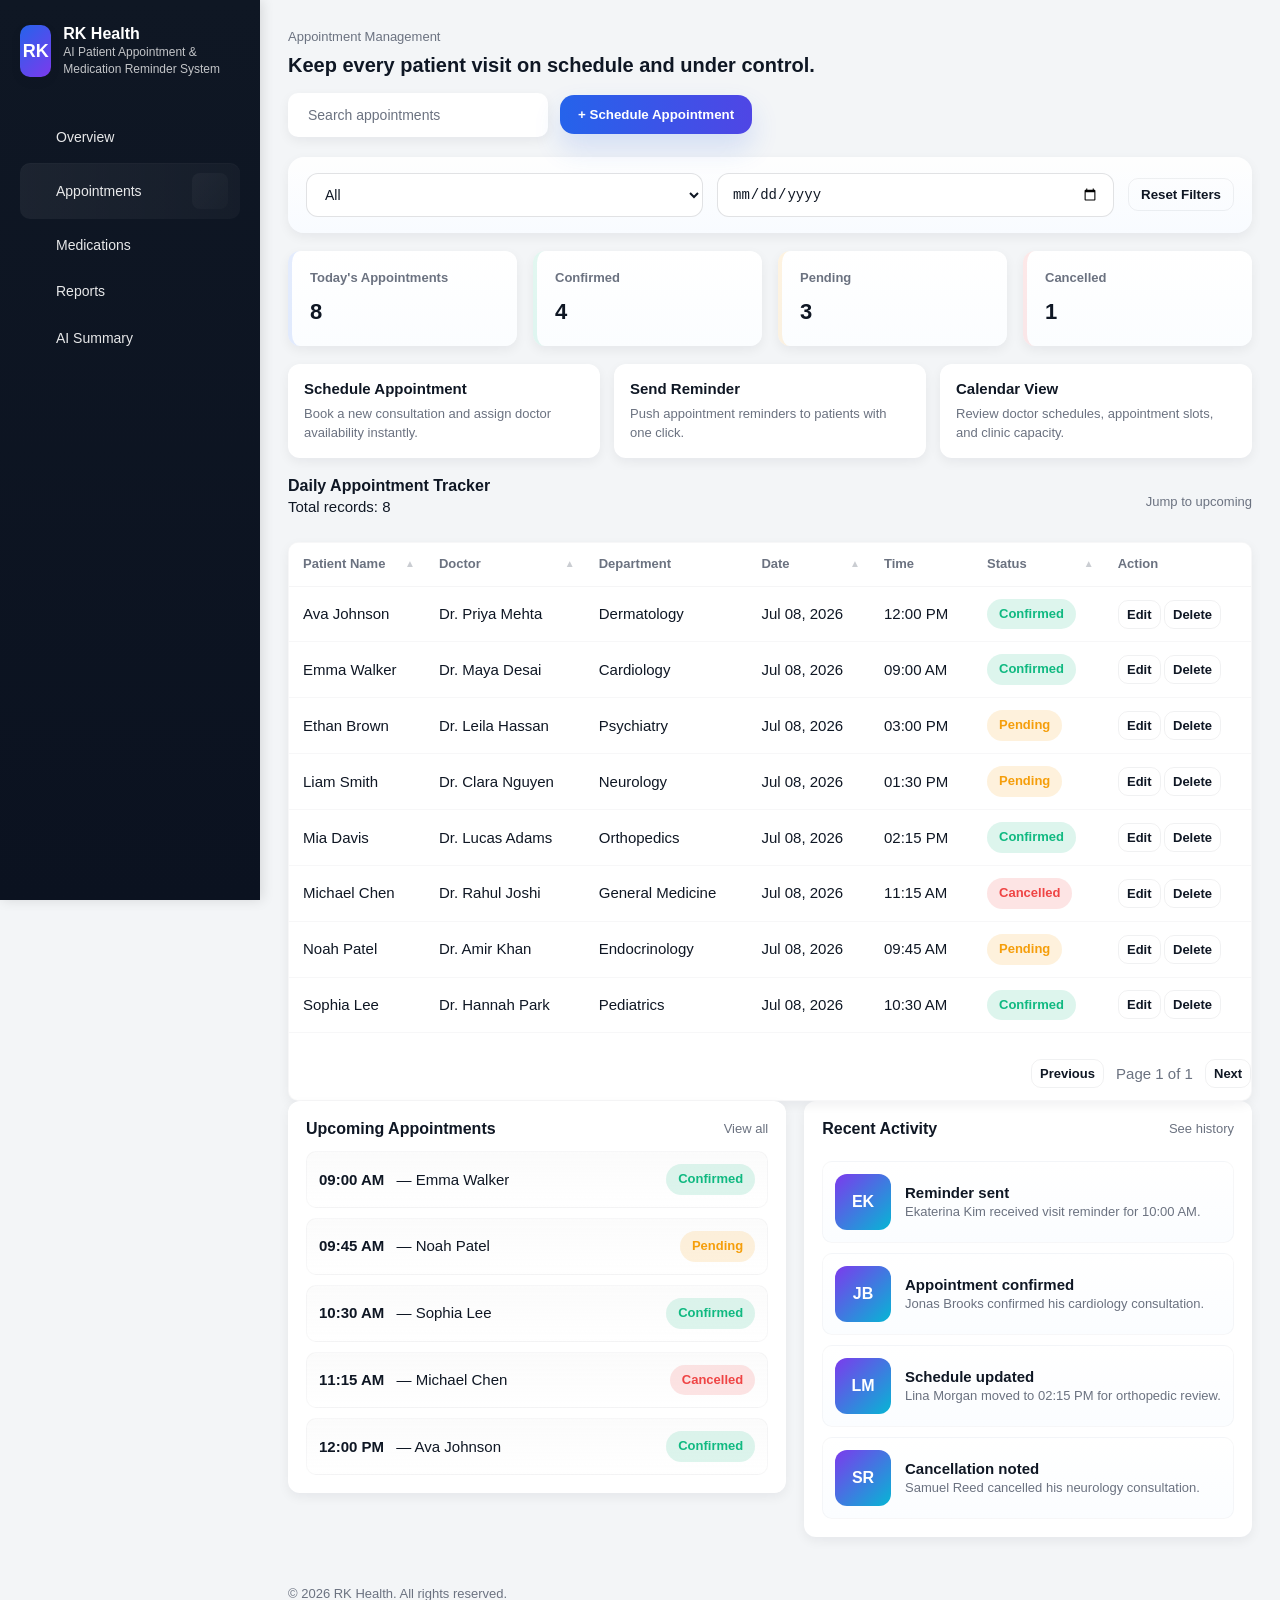
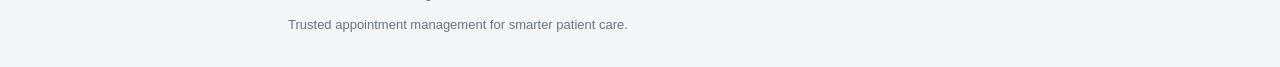
==== appointment.html @ a98b99ba "Completed frontend for RK Health AI Smart Patient Reminder System" ====
﻿<!DOCTYPE html>
<html lang="en">

<head>
    <meta charset="UTF-8" />
    <meta name="viewport" content="width=device-width, initial-scale=1.0" />
    <title>RK Health – Appointment Management</title>
    <link rel="stylesheet" href="css/style.css" />
    <link rel="icon" type="image/x-icon" href="favicon.ico" />
</head>

<body>
    <div class="dashboard-shell">
        <aside class="sidebar">
            <div class="sidebar-brand">
                <div class="logo">RK</div>
                <div>
                    <h1>RK Health</h1>
                    <p>AI Patient Appointment & Medication Reminder System</p>
                </div>
            </div>
            <nav>
                <ul class="nav-links">
                    <li><a href="index.html" class="nav-link">Overview</a></li>
                    <li><a href="appointment.html" class="nav-link active">Appointments</a></li>
                    <li><a href="medication.html" class="nav-link">Medications</a></li>
                    <li><a href="report.html" class="nav-link">Reports</a></li>
                    <li><a href="summary.html" class="nav-link">AI Summary</a></li>
                </ul>
            </nav>
        </aside>

        <main>
            <header class="topbar">
                <div class="topbar-left">
                    <p>Appointment Management</p>
                    <h2>Keep every patient visit on schedule and under control.</h2>
                </div>
                <div class="topbar-actions">
                    <form class="search-box" role="search">
                        <label for="search-appointments" class="sr-only">Search appointments</label>
                        <input id="search-appointments" type="search" placeholder="Search appointments" />
                    </form>
                    <button id="schedule-appointment-btn" class="action-button">+ Schedule Appointment</button>
                </div>
            </header>

            <section class="filter-panel">
                <div class="filter-panel-group">
                    <label for="filter-status" class="sr-only">Filter by status</label>
                    <select id="filter-status" class="filter-select">
                        <option selected>All</option>
                        <option>Confirmed</option>
                        <option>Pending</option>
                        <option>Cancelled</option>
                    </select>
                </div>
                <div class="filter-panel-group">
                    <label for="filter-date" class="sr-only">Filter by date</label>
                    <input id="filter-date" type="date" class="filter-input" />
                </div>
                <button type="button" id="reset-filters-btn" class="btn btn-outline">Reset Filters</button>
            </section>

            <section class="stats-grid" aria-label="Appointment overview">
                <article class="stat-card stat-card--blue">
                    <span class="label">Today's Appointments</span>
                    <p class="value" id="stat-today">18</p>
                </article>
                <article class="stat-card stat-card--green">
                    <span class="label">Confirmed</span>
                    <p class="value" id="stat-confirmed">11</p>
                </article>
                <article class="stat-card stat-card--orange">
                    <span class="label">Pending</span>
                    <p class="value" id="stat-pending">5</p>
                </article>
                <article class="stat-card stat-card--red">
                    <span class="label">Cancelled</span>
                    <p class="value" id="stat-cancelled">2</p>
                </article>
            </section>

            <section class="quick-actions" aria-label="Quick appointment actions">
                <article class="quick-card">
                    <h3>Schedule Appointment</h3>
                    <p>Book a new consultation and assign doctor availability instantly.</p>
                </article>
                <article class="quick-card">
                    <h3>Send Reminder</h3>
                    <p>Push appointment reminders to patients with one click.</p>
                </article>
                <article class="quick-card">
                    <h3>Calendar View</h3>
                    <p>Review doctor schedules, appointment slots, and clinic capacity.</p>
                </article>
            </section>

            <section class="section-header" aria-label="Appointments table header">
                <div>
                    <h3>Daily Appointment Tracker</h3>
                    <p class="table-summary" id="records-summary">Total records: 8</p>
                </div>
                <a href="#upcoming">Jump to upcoming</a>
            </section>

            <div class="table-responsive">
                <table class="appointments-table">
                    <thead>
                        <tr>
                            <th data-sort="name" class="sortable">Patient Name</th>
                            <th data-sort="doctor" class="sortable">Doctor</th>
                            <th>Department</th>
                            <th data-sort="dateRaw" class="sortable">Date</th>
                            <th>Time</th>
                            <th data-sort="status" class="sortable">Status</th>
                            <th>Action</th>
                        </tr>
                    </thead>
                    <tbody>
                        <tr>
                            <td>Emma Walker</td>
                            <td>Dr. Maya Desai</td>
                            <td>Cardiology</td>
                            <td>Jul 08, 2026</td>
                            <td>09:00 AM</td>
                            <td><span class="patient-status" aria-label="Confirmed">Confirmed</span></td>
                            <td><button type="button" class="btn btn-outline small edit-appointment-btn" data-id="0">Edit</button></td>
                        </tr>
                        <tr>
                            <td>Noah Patel</td>
                            <td>Dr. Amir Khan</td>
                            <td>Endocrinology</td>
                            <td>Jul 08, 2026</td>
                            <td>09:45 AM</td>
                            <td><span class="patient-status" aria-label="Pending">Pending</span></td>
                            <td><button type="button" class="btn btn-outline small edit-appointment-btn" data-id="1">Edit</button></td>
                        </tr>
                        <tr>
                            <td>Sophia Lee</td>
                            <td>Dr. Hannah Park</td>
                            <td>Pediatrics</td>
                            <td>Jul 08, 2026</td>
                            <td>10:30 AM</td>
                            <td><span class="patient-status" aria-label="Confirmed">Confirmed</span></td>
                            <td><button type="button" class="btn btn-outline small edit-appointment-btn" data-id="2">Edit</button></td>
                        </tr>
                        <tr>
                            <td>Michael Chen</td>
                            <td>Dr. Rahul Joshi</td>
                            <td>General Medicine</td>
                            <td>Jul 08, 2026</td>
                            <td>11:15 AM</td>
                            <td><span class="patient-status" aria-label="Cancelled">Cancelled</span></td>
                            <td><button type="button" class="btn btn-outline small edit-appointment-btn" data-id="3">Edit</button></td>
                        </tr>
                        <tr>
                            <td>Ava Johnson</td>
                            <td>Dr. Priya Mehta</td>
                            <td>Dermatology</td>
                            <td>Jul 08, 2026</td>
                            <td>12:00 PM</td>
                            <td><span class="patient-status" aria-label="Confirmed">Confirmed</span></td>
                            <td><button type="button" class="btn btn-outline small edit-appointment-btn" data-id="4">Edit</button></td>
                        </tr>
                        <tr>
                            <td>Liam Smith</td>
                            <td>Dr. Clara Nguyen</td>
                            <td>Neurology</td>
                            <td>Jul 08, 2026</td>
                            <td>01:30 PM</td>
                            <td><span class="patient-status" aria-label="Pending">Pending</span></td>
                            <td><button type="button" class="btn btn-outline small edit-appointment-btn" data-id="5">Edit</button></td>
                        </tr>
                        <tr>
                            <td>Mia Davis</td>
                            <td>Dr. Lucas Adams</td>
                            <td>Orthopedics</td>
                            <td>Jul 08, 2026</td>
                            <td>02:15 PM</td>
                            <td><span class="patient-status" aria-label="Confirmed">Confirmed</span></td>
                            <td><button type="button" class="btn btn-outline small edit-appointment-btn" data-id="6">Edit</button></td>
                        </tr>
                        <tr>
                            <td>Ethan Brown</td>
                            <td>Dr. Leila Hassan</td>
                            <td>Psychiatry</td>
                            <td>Jul 08, 2026</td>
                            <td>03:00 PM</td>
                            <td><span class="patient-status" aria-label="Pending">Pending</span></td>
                            <td><button type="button" class="btn btn-outline small edit-appointment-btn" data-id="7">Edit</button></td>
                        </tr>
                    </tbody>
                </table>
                <div id="no-results" class="table-empty hidden">No appointments found</div>
                <div class="pagination-bar">
                    <button type="button" id="prev-page" class="btn btn-outline small">Previous</button>
                    <span id="page-indicator">Page 1</span>
                    <button type="button" id="next-page" class="btn btn-outline small">Next</button>
                </div>
                <div class="loading-overlay hidden" id="loading-overlay" aria-hidden="true">
                    <div class="loading-spinner"></div>
                </div>
            </div>

            <section class="cards-grid" aria-label="Appointment panels">
                <article class="appointments-card" id="upcoming">
                    <div class="section-header">
                        <h3>Upcoming Appointments</h3>
                        <a href="#">View all</a>
                    </div>
                    <ul>
                        <li>
                            <span><strong>09:00 AM</strong> — Emma Walker</span>
                            <span class="patient-status" aria-label="Confirmed">Confirmed</span>
                        </li>
                        <li>
                            <span><strong>09:45 AM</strong> — Noah Patel</span>
                            <span class="patient-status" aria-label="Pending">Pending</span>
                        </li>
                        <li>
                            <span><strong>10:30 AM</strong> — Sophia Lee</span>
                            <span class="patient-status" aria-label="Confirmed">Confirmed</span>
                        </li>
                        <li>
                            <span><strong>11:15 AM</strong> — Michael Chen</span>
                            <span class="patient-status" aria-label="Cancelled">Cancelled</span>
                        </li>
                        <li>
                            <span><strong>12:00 PM</strong> — Ava Johnson</span>
                            <span class="patient-status" aria-label="Confirmed">Confirmed</span>
                        </li>
                    </ul>
                </article>

                <article class="patient-list" aria-label="Recent appointment activity">
                    <div class="section-header">
                        <h3>Recent Activity</h3>
                        <a href="#">See history</a>
                    </div>
                    <div class="patient-card">
                        <div class="patient-avatar">EK</div>
                        <div class="patient-info">
                            <strong>Reminder sent</strong>
                            <p>Ekaterina Kim received visit reminder for 10:00 AM.</p>
                        </div>
                    </div>
                    <div class="patient-card">
                        <div class="patient-avatar">JB</div>
                        <div class="patient-info">
                            <strong>Appointment confirmed</strong>
                            <p>Jonas Brooks confirmed his cardiology consultation.</p>
                        </div>
                    </div>
                    <div class="patient-card">
                        <div class="patient-avatar">LM</div>
                        <div class="patient-info">
                            <strong>Schedule updated</strong>
                            <p>Lina Morgan moved to 02:15 PM for orthopedic review.</p>
                        </div>
                    </div>
                    <div class="patient-card">
                        <div class="patient-avatar">SR</div>
                        <div class="patient-info">
                            <strong>Cancellation noted</strong>
                            <p>Samuel Reed cancelled his neurology consultation.</p>
                        </div>
                    </div>
                </article>
            </section>

            <div class="modal-overlay" id="appointment-modal" role="dialog" aria-modal="true" aria-labelledby="modal-title">
                <div class="modal-card" role="document">
                    <div class="modal-header">
                        <div>
                            <p class="kicker">New appointment</p>
                            <h3 id="modal-title">Schedule Appointment</h3>
                        </div>
                        <button type="button" class="btn btn-outline" id="cancel-appointment-btn">Cancel</button>
                    </div>
                    <form id="appointment-form">
                        <div class="modal-grid">
                            <div class="modal-group">
                                <label for="patient-name">Patient Name</label>
                                <input id="patient-name" name="patientName" type="text" required />
                            </div>
                            <div class="modal-group">
                                <label for="patient-age">Age</label>
                                <input id="patient-age" name="age" type="number" min="0" required />
                            </div>
                            <div class="modal-group">
                                <label for="patient-gender">Gender</label>
                                <select id="patient-gender" name="gender" required>
                                    <option value="">Select gender</option>
                                    <option>Female</option>
                                    <option>Male</option>
                                    <option>Non-binary</option>
                                    <option>Other</option>
                                </select>
                            </div>
                            <div class="modal-group">
                                <label for="patient-doctor">Doctor</label>
                                <input id="patient-doctor" name="doctor" type="text" required />
                            </div>
                            <div class="modal-group">
                                <label for="patient-department">Department</label>
                                <input id="patient-department" name="department" type="text" required />
                            </div>
                            <div class="modal-group">
                                <label for="appointment-date">Appointment Date</label>
                                <input id="appointment-date" name="date" type="date" required />
                            </div>
                            <div class="modal-group">
                                <label for="appointment-time">Appointment Time</label>
                                <input id="appointment-time" name="time" type="time" required />
                            </div>
                            <div class="modal-group">
                                <label for="patient-phone">Phone Number</label>
                                <input id="patient-phone" name="phone" type="tel" required />
                            </div>
                            <div class="modal-group">
                                <label for="appointment-status">Appointment Status</label>
                                <select id="appointment-status" name="status" required>
                                    <option value="">Select status</option>
                                    <option>Confirmed</option>
                                    <option>Pending</option>
                                </select>
                            </div>
                            <div class="modal-group modal-full">
                                <label for="appointment-notes">Notes</label>
                                <textarea id="appointment-notes" name="notes" placeholder="Optional notes"></textarea>
                            </div>
                        </div>
                        <div class="modal-actions">
                            <button type="button" class="btn btn-outline" id="cancel-appointment-btn-bottom">Cancel</button>
                            <button type="submit" class="btn btn-primary">Save Appointment</button>
                        </div>
                    </form>
                </div>
            </div>
        </main>
    </div>

    <footer class="footer-note">
        <p>© 2026 RK Health. All rights reserved.</p>
        <p>Trusted appointment management for smarter patient care.</p>
    </footer>

    <div id="toast" class="toast hidden" role="status" aria-live="polite"></div>

    <script src="js/appointment.js"></script>
</body>

</html>
---- css/style.css ----
:root{
--bg: #f3f5f7;
--card-bg: #ffffff;
--muted: #6b7280;
--text: #0f1724;
--accent-blue: #2563eb;
--accent-green: #10b981;
--accent-orange: #f59e0b;
--accent-red: #ef4444;
--glass: rgba(255,255,255,0.6);
--shadow-1: 0 4px 12px rgba(15,23,36,0.06);
--shadow-2: 0 8px 30px rgba(15,23,36,0.08);
--radius: 12px;
--sidebar-width: 260px;
--max-width: 1200px;
--transition-fast: 180ms cubic-bezier(.2,.9,.3,1);
--transition: 260ms cubic-bezier(.2,.9,.3,1);
--font-sans: "Inter", "Segoe UI", Roboto, "Helvetica Neue", Arial, sans-serif;
}

/* Reset & base */
*{box-sizing:border-box}
html,body{height:100%}
body{
margin:0;
font-family:var(--font-sans);
background:var(--bg);
color:var(--text);
-webkit-font-smoothing:antialiased;
-moz-osx-font-smoothing:grayscale;
line-height:1.45;
font-size:15px;
}

/* Dashboard shell layout */
.dashboard-shell{display:block;min-height:100vh}
.sidebar{
position:fixed;
left:0;
top:0;
bottom:0;
width:var(--sidebar-width);
background:linear-gradient(180deg,#0f1724 0%, #0b1220 100%);
color:#fff;
padding:24px 20px;
display:flex;
flex-direction:column;
gap:20px;
box-shadow: 2px 0 12px rgba(0,0,0,0.12);
z-index:40;
}
.sidebar .sidebar-brand{display:flex;gap:12px;align-items:center}
.logo{
width:52px;height:52px;border-radius:10px;
background:linear-gradient(135deg,#2563eb,#7c3aed);
display:flex;align-items:center;justify-content:center;
font-weight:700;font-size:18px;color:#fff;box-shadow:var(--shadow-1);
}
.sidebar h1{font-size:16px;margin:0;font-weight:600}
.sidebar p{font-size:12px;color:rgba(255,255,255,0.75);margin:0}

/* Navigation */
nav{margin-top:6px}
.nav-links{list-style:none;padding:0;margin:12px 0 0 0;display:flex;flex-direction:column;gap:6px}
.nav-link{
display:flex;align-items:center;gap:10px;padding:10px 12px;border-radius:10px;color:rgba(255,255,255,0.9);
text-decoration:none;font-weight:500;font-size:14px;transition:background var(--transition),transform var(--transition);
}
.nav-link:hover{background:rgba(255,255,255,0.04);transform:translateY(-2px)}
.nav-link.active{background:linear-gradient(90deg,rgba(255,255,255,0.06),rgba(255,255,255,0.03));box-shadow:inset 0 1px 0 rgba(255,255,255,0.02)}
.nav-link::before{content:"";width:8px;height:8px;border-radius:2px;background:transparent;margin-right:6px}

/* Main content area */
main{
margin-left:var(--sidebar-width);
padding:28px;
max-width:calc(100% - var(--sidebar-width));
min-height:100vh;
}

/* Topbar */
.topbar{
display:flex;align-items:flex-start;justify-content:space-between;gap:16px;margin-bottom:20px;
flex-wrap:wrap;
}
.topbar-left p{margin:0;font-size:13px;color:var(--muted)}
.topbar-left h2{margin:6px 0 0 0;font-size:20px;font-weight:700;color:var(--text)}
.topbar-actions{display:flex;gap:12px;align-items:center}
.search-box{display:flex;align-items:center;background:var(--card-bg);padding:6px 10px;border-radius:10px;box-shadow:var(--shadow-1)}
.search-box input{
border:0;outline:0;background:transparent;padding:8px 10px;font-size:14px;width:240px;color:var(--text);
}
.search-box input::placeholder{color:var(--muted)}
.action-button{
background:linear-gradient(90deg,var(--accent-blue), #4f46e5);
color:#fff;border:0;padding:10px 14px;border-radius:10px;font-weight:600;cursor:pointer;box-shadow:var(--shadow-2);
transition:transform var(--transition),box-shadow var(--transition),opacity var(--transition);
}
.action-button:hover{transform:translateY(-3px);opacity:0.98}
.action-button:active{transform:translateY(-1px)}

/* Stats grid */
.stats-grid{
display:grid;
grid-template-columns:repeat(4,1fr);
gap:16px;margin-bottom:18px;
}
.stat-card{
background:linear-gradient(180deg,var(--card-bg),#fbfdff);
padding:18px;border-radius:12px;box-shadow:var(--shadow-1);
display:flex;flex-direction:column;gap:8px;min-height:84px;justify-content:center;
}
.stat-card .label{font-size:13px;color:var(--muted);font-weight:600}
.stat-card .value{font-size:22px;font-weight:800;margin:0}
.stat-card--blue{border-left:4px solid rgba(37,99,235,0.12)}
.stat-card--green{border-left:4px solid rgba(16,185,129,0.12)}
.stat-card--orange{border-left:4px solid rgba(245,158,11,0.12)}
.stat-card--red{border-left:4px solid rgba(239,68,68,0.12)}

/* Use color accents for icons or small details */
.stat-card .accent{
width:40px;height:40px;border-radius:8px;display:inline-flex;align-items:center;justify-content:center;color:#fff;font-weight:700;
}
.accent-blue{background:linear-gradient(135deg,var(--accent-blue),#4f46e5)}
.accent-green{background:linear-gradient(135deg,var(--accent-green),#059669)}
.accent-orange{background:linear-gradient(135deg,var(--accent-orange),#d97706)}
.accent-red{background:linear-gradient(135deg,var(--accent-red),#dc2626)}

/* Quick actions & cards grid */
.quick-actions{display:grid;grid-template-columns:repeat(3,1fr);gap:14px;margin-bottom:18px}
.quick-card{
background:var(--card-bg);padding:16px;border-radius:12px;box-shadow:var(--shadow-1);
transition:transform var(--transition),box-shadow var(--transition);
}
.quick-card:hover{transform:translateY(-5px);box-shadow:var(--shadow-2)}
.quick-card h3{margin:0 0 6px 0;font-size:15px}
.quick-card p{margin:0;color:var(--muted);font-size:13px}

/* Primary content grid for cards */
.cards-grid{
display:grid;
grid-template-columns:2fr 1fr;
gap:18px;
align-items:start;
}

/* Appointments / schedule card */
.appointments-card{
background:var(--card-bg);padding:18px;border-radius:12px;box-shadow:var(--shadow-1);
}
.section-header{display:flex;justify-content:space-between;align-items:center;margin-bottom:12px}
.section-header h3{margin:0;font-size:16px}
.section-header a{font-size:13px;color:var(--muted);text-decoration:none}
.appointments-card ul{list-style:none;padding:0;margin:0;display:flex;flex-direction:column;gap:10px}
.appointments-card li{
display:flex;justify-content:space-between;align-items:center;padding:12px;border-radius:10px;background:linear-gradient(180deg,rgba(250,250,250,0.8),transparent);
border:1px solid rgba(15,23,36,0.03);
}
.appointments-card li strong{margin-right:8px}
.patient-status{
font-size:13px;padding:6px 10px;border-radius:999px;font-weight:700;
background:rgba(0,0,0,0.03);color:var(--muted);
}
.patient-status[aria-label="Confirmed"]{background:rgba(16,185,129,0.12);color:var(--accent-green)}
.patient-status[aria-label="Pending"]{background:rgba(245,158,11,0.12);color:var(--accent-orange)}
.patient-status[aria-label="Cancelled"]{background:rgba(239,68,68,0.08);color:var(--accent-red)}
.patient-status[aria-label="Reminder Sent"]{background:rgba(37,99,235,0.08);color:var(--accent-blue)}

/* Patient list cards */
.patient-list{background:var(--card-bg);padding:18px;border-radius:12px;box-shadow:var(--shadow-1);display:flex;flex-direction:column;gap:10px}
.patient-card{display:flex;align-items:center;gap:12px;padding:10px;border-radius:10px;border:1px solid rgba(15,23,36,0.03);background:linear-gradient(180deg,#fff,#fbfdff)}
.patient-avatar{
width:48px;height:48px;border-radius:10px;background:linear-gradient(135deg,#7c3aed,#06b6d4);
display:flex;align-items:center;justify-content:center;color:#fff;font-weight:700;font-size:16px;flex-shrink:0;
}
.patient-info strong{display:block;font-size:14px}
.patient-info p{margin:0;font-size:13px;color:var(--muted)}

/* Reports card */
.report-card{background:var(--card-bg);padding:18px;border-radius:12px;box-shadow:var(--shadow-1);display:flex;flex-direction:column;gap:12px}
.report-row{display:flex;justify-content:space-between;align-items:center;gap:12px}
.progress{height:8px;background:rgba(15,23,36,0.06);border-radius:999px;overflow:hidden;width:100%}
.progress > i{display:block;height:100%;background:linear-gradient(90deg,var(--accent-blue),#06b6d4);border-radius:999px}

/* Buttons */
.btn{display:inline-flex;align-items:center;gap:8px;padding:8px 12px;border-radius:10px;border:0;cursor:pointer;font-weight:600;transition:transform var(--transition),box-shadow var(--transition),opacity var(--transition)}
.btn-primary{background:linear-gradient(90deg,var(--accent-blue),#7c3aed);color:#fff;box-shadow:var(--shadow-2)}
.btn-outline{background:transparent;border:1px solid rgba(15,23,36,0.06);color:var(--text)}
.btn:hover{transform:translateY(-3px)}
.small{padding:6px 8px;font-size:13px}

/* Table-like appointments (if present) */
.table-responsive{overflow:auto;border-radius:10px;background:var(--card-bg);box-shadow:var(--shadow-1);border:1px solid rgba(15,23,36,0.03)}
.appointments-table{width:100%;border-collapse:collapse;min-width:720px}
.appointments-table thead th{padding:12px 14px;text-align:left;font-size:13px;color:var(--muted);background:transparent;border-bottom:1px solid rgba(15,23,36,0.04)}
.appointments-table tbody td{padding:12px 14px;border-bottom:1px solid rgba(15,23,36,0.03);vertical-align:middle}
.appointments-table tbody tr:hover{background:rgba(15,23,36,0.01)}
.btn-edit{background:transparent;border:1px solid rgba(15,23,36,0.06);padding:6px 8px;border-radius:8px;color:var(--accent-blue)}
.btn-delete{background:transparent;border:1px solid rgba(239,68,68,0.12);padding:6px 8px;border-radius:8px;color:var(--accent-red)}

/* Medication schedule card specifics */
.medication-card{background:var(--card-bg);padding:16px;border-radius:12px;box-shadow:var(--shadow-1)}
.medication-item{display:flex;justify-content:space-between;align-items:center;padding:10px;border-radius:10px;border:1px solid rgba(15,23,36,0.03);background:linear-gradient(180deg,#fff,#fbfdff)}
.medication-item p{margin:0;font-size:14px}
.medication-time{font-weight:700;color:var(--muted)}

/* Footer note */
.footer-note{margin-left:var(--sidebar-width);padding:20px 28px;color:var(--muted);font-size:13px;background:transparent}

/* Utilities */
.kicker{font-size:12px;color:var(--muted)}
.center{display:flex;align-items:center;justify-content:center}
.hidden{display:none}

/* Responsive: Tablet */
@media (max-width:992px){
:root{--sidebar-width:220px}
.stats-grid{grid-template-columns:repeat(2,1fr)}
.quick-actions{grid-template-columns:repeat(2,1fr)}
.cards-grid{grid-template-columns:1fr;gap:14px}
main{padding:20px}
.search-box input{width:180px}
.sidebar{padding:20px}
}

/* Responsive: Mobile */
@media (max-width:640px){
:root{--sidebar-width:0px}
.sidebar{
position:fixed;left:-100%;top:0;height:100%;width:260px;transition:left var(--transition);
}
.sidebar.open{left:0}
main{margin-left:0;padding:16px}
.topbar{flex-direction:column;align-items:flex-start;gap:10px}
.search-box input{width:140px}
.stats-grid{grid-template-columns:1fr;gap:12px}
.quick-actions{grid-template-columns:1fr}
.section-header a{display:none}
.patient-card{flex-direction:row;gap:10px}
.appointments-card li{flex-direction:column;align-items:flex-start;gap:8px}
.patient-status{align-self:flex-end}
.action-button{width:100%}
.footer-note{margin-left:0;padding:14px}
}

/* Small cosmetic helpers */
.shadow-soft{box-shadow:var(--shadow-1)}
.rounded{border-radius:var(--radius)}
.text-muted{color:var(--muted)}
.lead{font-size:18px;font-weight:700}

/* Accessibility focus */
a:focus,button:focus,input:focus{outline:3px solid rgba(37,99,235,0.12);outline-offset:3px}

/* Print-friendly tweaks */
@media print{
body{background:#fff}
.sidebar,.action-button,.search-box{display:none}
main{margin:0;padding:0}
}

/* Extra polish animations */
@media (prefers-reduced-motion: no-preference){
.stat-card,.quick-card,.patient-card,.appointments-card{transition:transform var(--transition),box-shadow var(--transition)}
.btn{transition:transform var(--transition),box-shadow var(--transition),opacity var(--transition)}
}

/* Specific ID hooks used by HTML (safe to rely on) */
#overview{margin-bottom:14px}
#actions .quick-card{min-height:96px}
#medications .patient-list{max-height:560px;overflow:auto;padding-right:6px}
#schedule ul{max-height:420px;overflow:auto;padding-right:6px}
#recent-prescriptions .patient-card{cursor:default}

/* Small screens: stack nav into header if sidebar collapsed */
@media (max-width:560px){
.topbar-actions{width:100%;display:flex;flex-direction:column;align-items:stretch}
.search-box{width:100%}
.search-box input{width:100%}
.action-button{width:100%}
}

/* Icons via pseudo elements for visual flair */
.nav-link.active::after{
content:"";
width:36px;height:36px;border-radius:8px;
background:linear-gradient(135deg, rgba(255,255,255,0.06), rgba(255,255,255,0.02));
margin-left:auto;opacity:0.7;
}

/* Fine tune spacing for long content */
.patient-info p{white-space:nowrap;overflow:hidden;text-overflow:ellipsis;max-width:220px}
.appointments-card li div{display:flex;gap:10px;align-items:center;flex-wrap:wrap}

/* Global usability improvements */
html{scroll-behavior:smooth}
body{overflow-x:hidden}

/* Responsive images */
img{max-width:100%;display:block;height:auto}

/* Ensure sidebar becomes scrollable when content overflows */
.sidebar{overflow-y:auto}

/* Card hover lift with slightly stronger shadow (keeps layout) */
.stat-card,.quick-card,.patient-card,.appointments-card,.medication-card,.report-card{
	will-change:transform,box-shadow;
	transition:transform var(--transition) ease,box-shadow var(--transition) ease;
}
.stat-card:hover,.quick-card:hover,.patient-card:hover,.appointments-card:hover,.medication-card:hover,.report-card:hover{
	transform:translateY(-6px);
	box-shadow:0 18px 40px rgba(15,23,36,0.10);
}

/* Action buttons: smoother scale and shadow on hover */
.action-button,.btn{will-change:transform,box-shadow;transition:transform 220ms cubic-bezier(.2,.9,.3,1),box-shadow 220ms cubic-bezier(.2,.9,.3,1),opacity 180ms}
.action-button:hover,.btn:hover{transform:translateY(-3px) scale(1.02);box-shadow:0 12px 30px rgba(15,23,36,0.12)}
.action-button:active,.btn:active{transform:translateY(-1px) scale(0.995)}

/* Search box focus polish */
.search-box{transition:box-shadow 220ms var(--transition-fast),border-color 220ms var(--transition-fast)}
.search-box:focus-within{box-shadow:0 12px 30px rgba(37,99,235,0.09);border-radius:10px;border:1px solid rgba(37,99,235,0.12)}
.search-box input:focus{outline:none}

/* Improved typography spacing */
h1,h2,h3,h4{line-height:1.25;margin-top:0;margin-bottom:10px}
p{margin-top:0;margin-bottom:12px}
.topbar-left h2{line-height:1.2}

/* Improved table UX: sticky header and better hover */
.table-responsive{overflow:auto;-webkit-overflow-scrolling:touch}
.appointments-table{min-width:680px}
.appointments-table thead th{position:sticky;top:0;z-index:3;background:var(--card-bg);box-shadow:0 2px 6px rgba(15,23,36,0.03)}
.appointments-table tbody tr:hover{background:rgba(15,23,36,0.03)}
.appointments-table tbody td{white-space:normal}

/* Patient card refinements */
.patient-card{align-items:center;padding:12px;gap:14px}
.patient-card .patient-avatar{width:56px;height:56px;border-radius:12px;flex-shrink:0;display:flex;align-items:center;justify-content:center}
.patient-card .patient-info{min-width:0}
.patient-card .patient-info strong{font-size:15px}
.patient-card .patient-status{margin-left:auto;padding:6px 12px;border-radius:999px;font-weight:700}

/* Medication schedule badge colors and spacing */
.medication-item{gap:12px;padding:12px}
.medication-item .patient-status{padding:6px 10px;border-radius:999px;font-weight:700}
.medication-item .patient-status[aria-label="Confirmed"]{background:rgba(16,185,129,0.14);color:var(--accent-green)}
.medication-item .patient-status[aria-label="Pending"]{background:rgba(245,158,11,0.14);color:var(--accent-orange)}
.medication-item .patient-status[aria-label="Cancelled"]{background:rgba(239,68,68,0.12);color:var(--accent-red)}
.medication-item .patient-status[aria-label="Reminder Sent"]{background:rgba(37,99,235,0.10);color:var(--accent-blue)}

/* Prevent overflow of long text in compact places */
.patient-info p{max-width:100%;white-space:nowrap;overflow:hidden;text-overflow:ellipsis}

/* Responsiveness: ensure cards stack and no overflow */
@media (max-width:992px){
	.stats-grid{grid-template-columns:repeat(2,1fr)}
	.quick-actions{grid-template-columns:repeat(2,1fr)}
	.cards-grid{grid-template-columns:1fr;gap:14px}
}
@media (max-width:640px){
	.stats-grid{grid-template-columns:1fr}
	.quick-actions{grid-template-columns:1fr}
	.cards-grid{grid-template-columns:1fr}
	.appointments-table{min-width:unset}
}

/* Summary page enhancements */
.action-card{position:relative;display:flex;flex-direction:column;gap:12px;padding:20px;background:linear-gradient(180deg,rgba(255,255,255,0.95),#f8fbff);border-radius:16px;box-shadow:var(--shadow-1);transition:transform var(--transition),box-shadow var(--transition)}
.action-card:hover{transform:translateY(-4px);box-shadow:0 18px 32px rgba(15,23,36,0.12)}
.action-card .action-icon{width:42px;height:42px;border-radius:12px;background:rgba(37,99,235,0.12);display:flex;align-items:center;justify-content:center;font-size:18px}
.action-button{display:inline-flex;align-items:center;gap:10px;background:linear-gradient(90deg,var(--accent-blue),#4f46e5);padding:12px 18px;border-radius:14px;box-shadow:0 14px 28px rgba(37,99,235,0.16);border:none;transition:transform var(--transition),box-shadow var(--transition),opacity 180ms}
.action-button:hover{transform:translateY(-2px) scale(1.01);box-shadow:0 18px 34px rgba(37,99,235,0.18);opacity:0.98}
.action-button .action-icon{background:rgba(255,255,255,0.18);width:36px;height:36px;border-radius:12px;display:inline-flex;align-items:center;justify-content:center}
.summary-panel{background:linear-gradient(180deg,rgba(255,255,255,0.98),#f8fbff);padding:22px;border-radius:18px;box-shadow:var(--shadow-1)}
.summary-list{display:flex;flex-direction:column;gap:16px}
.summary-card{background:var(--card-bg);border:1px solid rgba(15,23,36,0.06);border-radius:18px;padding:18px;box-shadow:var(--shadow-1);display:flex;flex-direction:column;gap:16px;transition:transform var(--transition),box-shadow var(--transition)}
.summary-card:hover{transform:translateY(-4px);box-shadow:0 18px 32px rgba(15,23,36,0.10)}
.summary-card-top{display:flex;align-items:center;gap:16px;flex-wrap:wrap}
.summary-avatar{width:64px;height:64px;border-radius:18px;background:linear-gradient(135deg,#2563eb,#7c3aed);display:flex;align-items:center;justify-content:center;font-weight:700;font-size:18px;color:#fff;flex-shrink:0}
.summary-card-title{display:flex;flex-direction:column;gap:6px}
.summary-card-title strong{font-size:16px}
.summary-card-title span{font-size:13px;color:var(--muted)}
.summary-badge{padding:6px 12px;border-radius:999px;font-size:12px;font-weight:700;text-transform:uppercase;letter-spacing:.02em}
.summary-badge.high{background:rgba(239,68,68,0.12);color:var(--accent-red)}
.summary-badge.medium{background:rgba(245,158,11,0.14);color:var(--accent-orange)}
.summary-badge.low{background:rgba(16,185,129,0.14);color:var(--accent-green)}
.summary-card-meta{display:grid;grid-template-columns:repeat(3,minmax(0,1fr));gap:12px;font-size:13px;color:var(--muted);padding-top:4px;border-top:1px solid rgba(15,23,36,0.06)}
.summary-card-meta span{display:block}
.summary-card-body{display:flex;flex-direction:column;gap:10px;font-size:14px;line-height:1.7;color:var(--text)}
.summary-card-body p{margin:0}
.summary-card-footer{display:flex;justify-content:flex-end;align-items:center;font-weight:700;color:var(--muted)}
.summary-confidence{font-size:14px}
.activity-card{display:flex;align-items:center;gap:12px;padding:14px;border-radius:14px;border:1px solid rgba(15,23,36,0.06);background:linear-gradient(180deg,#fff,#f8fbff);box-shadow:var(--shadow-1);transition:transform var(--transition),box-shadow var(--transition)}
.activity-card:hover{transform:translateY(-3px);box-shadow:0 14px 28px rgba(15,23,36,0.1)}
.activity-card .patient-avatar{width:44px;height:44px;border-radius:14px;font-size:14px}
.activity-card .patient-info strong{font-size:14px}
.activity-card .patient-info p{font-size:13px}
.panel-row{display:flex;flex-direction:column;gap:10px;padding:12px 0;border-bottom:1px solid rgba(15,23,36,0.06)}
.panel-row:last-child{border-bottom:none}
.panel-value{font-size:18px;font-weight:700;color:var(--text);margin-top:4px}
.panel-meter{height:10px;border-radius:999px;background:rgba(15,23,36,0.06);overflow:hidden;margin:10px 0}
.panel-meter span{display:block;height:100%;border-radius:999px;background:linear-gradient(90deg,var(--accent-blue),#60a5fa)}
.panel-fill-orange{background:linear-gradient(90deg,var(--accent-orange),#f97316)}
.panel-fill-red{background:linear-gradient(90deg,var(--accent-red),#fb7185)}
.panel-fill-blue{background:linear-gradient(90deg,var(--accent-blue),#7c3aed)}
.action-button,.btn{transition:transform 220ms cubic-bezier(.2,.9,.3,1),box-shadow 220ms cubic-bezier(.2,.9,.3,1),opacity 180ms}
@media (max-width:992px){
  .topbar-actions{flex-wrap:wrap;justify-content:space-between}
  .search-box input{width:200px}
  .summary-card-meta{grid-template-columns:1fr}
  .panel-row{padding:14px 0}
}
@media (max-width:768px){
  .stats-grid{grid-template-columns:1fr}
  .quick-actions{grid-template-columns:1fr}
  .cards-grid{grid-template-columns:1fr;gap:18px}
  .topbar{flex-direction:column;align-items:flex-start}
  .topbar-actions{width:100%}
  .search-box{width:100%}
  .action-button{width:100%;justify-content:center}
  .summary-card{padding:16px}
  .activity-card{flex-direction:column;align-items:flex-start}
  .activity-card .patient-avatar{width:48px;height:48px}
}
/* keep the final marker */
/* End of stylesheet *//* Appointment modal and toast */
.modal-overlay{
    position:fixed;
    inset:0;
    display:flex;
    align-items:center;
    justify-content:center;
    background:rgba(15,23,36,0.55);
    padding:24px;
    opacity:0;
    visibility:hidden;
    pointer-events:none;
    transition:opacity 220ms ease, visibility 220ms ease;
    z-index:90;
}
.modal-overlay.show{
    visibility:visible;
    opacity:1;
    pointer-events:auto;
}
.modal-overlay.visible .modal-card{
    transform:translateY(0);
    opacity:1;
}
.modal-card{
    width:100%;
    max-width:640px;
    background:var(--card-bg);
    border-radius:20px;
    box-shadow:0 30px 70px rgba(15,23,36,0.18);
    padding:24px;
    transform:translateY(20px);
    opacity:0;
    transition:transform 220ms ease, opacity 220ms ease;
}
.modal-header{
    display:flex;
    align-items:center;
    justify-content:space-between;
    gap:16px;
    margin-bottom:20px;
}
.modal-header .kicker{
    margin-bottom:6px;
    text-transform:uppercase;
    letter-spacing:0.08em;
    color:var(--muted);
    font-size:12px;
}
.modal-grid{
    display:grid;
    grid-template-columns:repeat(2, minmax(0, 1fr));
    gap:16px;
}
.modal-group{
    display:flex;
    flex-direction:column;
    gap:8px;
}
.modal-group label{
    font-size:13px;
    color:var(--muted);
}
.modal-group input,
.modal-group select,
.modal-group textarea{
    border:1px solid rgba(15,23,36,0.12);
    background:var(--bg);
    border-radius:12px;
    padding:12px 14px;
    font-size:14px;
    color:var(--text);
}
.modal-group select{appearance:none;background-image:none;}
.modal-group textarea{min-height:112px;resize:vertical;}
.modal-full{grid-column:1 / -1;}
.modal-actions{
    display:flex;
    justify-content:flex-end;
    gap:12px;
    flex-wrap:wrap;
    margin-top:14px;
}
.toast{
    position:fixed;
    right:24px;
    bottom:24px;
    background:rgba(15,23,36,0.95);
    color:#fff;
    padding:14px 18px;
    border-radius:14px;
    box-shadow:0 18px 36px rgba(15,23,36,0.22);
    opacity:0;
    visibility:hidden;
    transform:translateY(16px);
    transition:opacity 220ms ease, transform 220ms ease, visibility 220ms ease;
    z-index:100;
}
.toast.visible{
    opacity:1;
    visibility:visible;
    transform:translateY(0);
}
.filter-panel{
    display:flex;
    gap:14px;
    align-items:center;
    flex-wrap:wrap;
    margin-bottom:18px;
    padding:16px 18px;
    background:linear-gradient(180deg,rgba(255,255,255,0.92),#f8fbff);
    border-radius:16px;
    box-shadow:var(--shadow-1);
}
.filter-panel-group{
    flex:1 1 220px;
    min-width:160px;
}
.filter-input,
.filter-select{
    width:100%;
    border:1px solid rgba(15,23,36,0.12);
    border-radius:12px;
    padding:12px 14px;
    background:var(--card-bg);
    color:var(--text);
    font-size:14px;
}
.table-empty{
    margin-top:14px;
    padding:18px 20px;
    border-radius:12px;
    background:rgba(15,23,36,0.04);
    color:var(--muted);
    font-weight:600;
    text-align:center;
}
.toast.visible{
    opacity:1;
    visibility:visible;
    transform:translateY(0);
}
.input-error{
    border-color:rgba(239,68,68,0.55) !important;
    box-shadow:0 0 0 3px rgba(239,68,68,0.14);
}
.sr-only{
    position:absolute;
    width:1px;
    height:1px;
    padding:0;
    margin:-1px;
    overflow:hidden;
    clip:rect(0,0,0,0);
    white-space:nowrap;
    border:0;
}
@media (max-width:768px){
    .modal-grid{grid-template-columns:1fr;}
    .topbar-actions{flex-direction:column;align-items:flex-start;}
    .action-button{width:100%;}
}
.pagination-bar{display:flex;align-items:center;justify-content:flex-end;gap:12px;margin-top:14px;padding:12px 0;color:var(--muted)}
.sortable{cursor:pointer;position:relative;}
.sortable::after{content:'\25B2';position:absolute;right:10px;font-size:10px;opacity:0.35;transform:translateY(-50%);top:50%;}
.sortable.desc::after{content:'\25BC';}
.sortable.sorted::after{opacity:1;}
.table-empty{margin-top:14px;padding:18px 20px;border-radius:12px;background:rgba(15,23,36,0.04);color:var(--muted);font-weight:600;text-align:center;}
.today-row{background:rgba(56,189,248,0.08)}
.patient-status[aria-label="Confirmed"]{background:rgba(16,185,129,0.14);color:var(--accent-green);padding:6px 12px;border-radius:999px;display:inline-block}
.patient-status[aria-label="Pending"]{background:rgba(245,158,11,0.14);color:var(--accent-orange);padding:6px 12px;border-radius:999px;display:inline-block}
.patient-status[aria-label="Cancelled"]{background:rgba(239,68,68,0.14);color:var(--accent-red);padding:6px 12px;border-radius:999px;display:inline-block}
.loading-overlay{
    position:absolute;
    inset:0;
    background:rgba(255,255,255,0.8);
    align-items:center;
    justify-content:center;
    z-index:20;
}

.loading-overlay:not(.hidden){
    display:flex;
}
.loading-spinner{width:38px;height:38px;border:4px solid rgba(15,23,36,0.12);border-top-color:var(--accent-blue);border-radius:50%;animation:spin 900ms linear infinite;}
@keyframes spin{to{transform:rotate(360deg)}}
.table-responsive{position:relative;}
@media (max-width:640px){
    .appointments-table thead{display:none}
    .appointments-table, .appointments-table tbody, .appointments-table tr, .appointments-table td{display:block;width:100%}
    .appointments-table tr{margin-bottom:14px;border-radius:14px;border:1px solid rgba(15,23,36,0.08);background:var(--card-bg);padding:14px}
    .appointments-table td{display:flex;justify-content:space-between;align-items:center;padding:10px 0;border:none}
    .appointments-table td::before{content:attr(data-label);color:var(--muted);font-size:12px;flex:1;text-align:left}
    .appointments-table td:last-child{justify-content:flex-start;gap:10px;}
    .table-empty{margin-top:12px;}
}
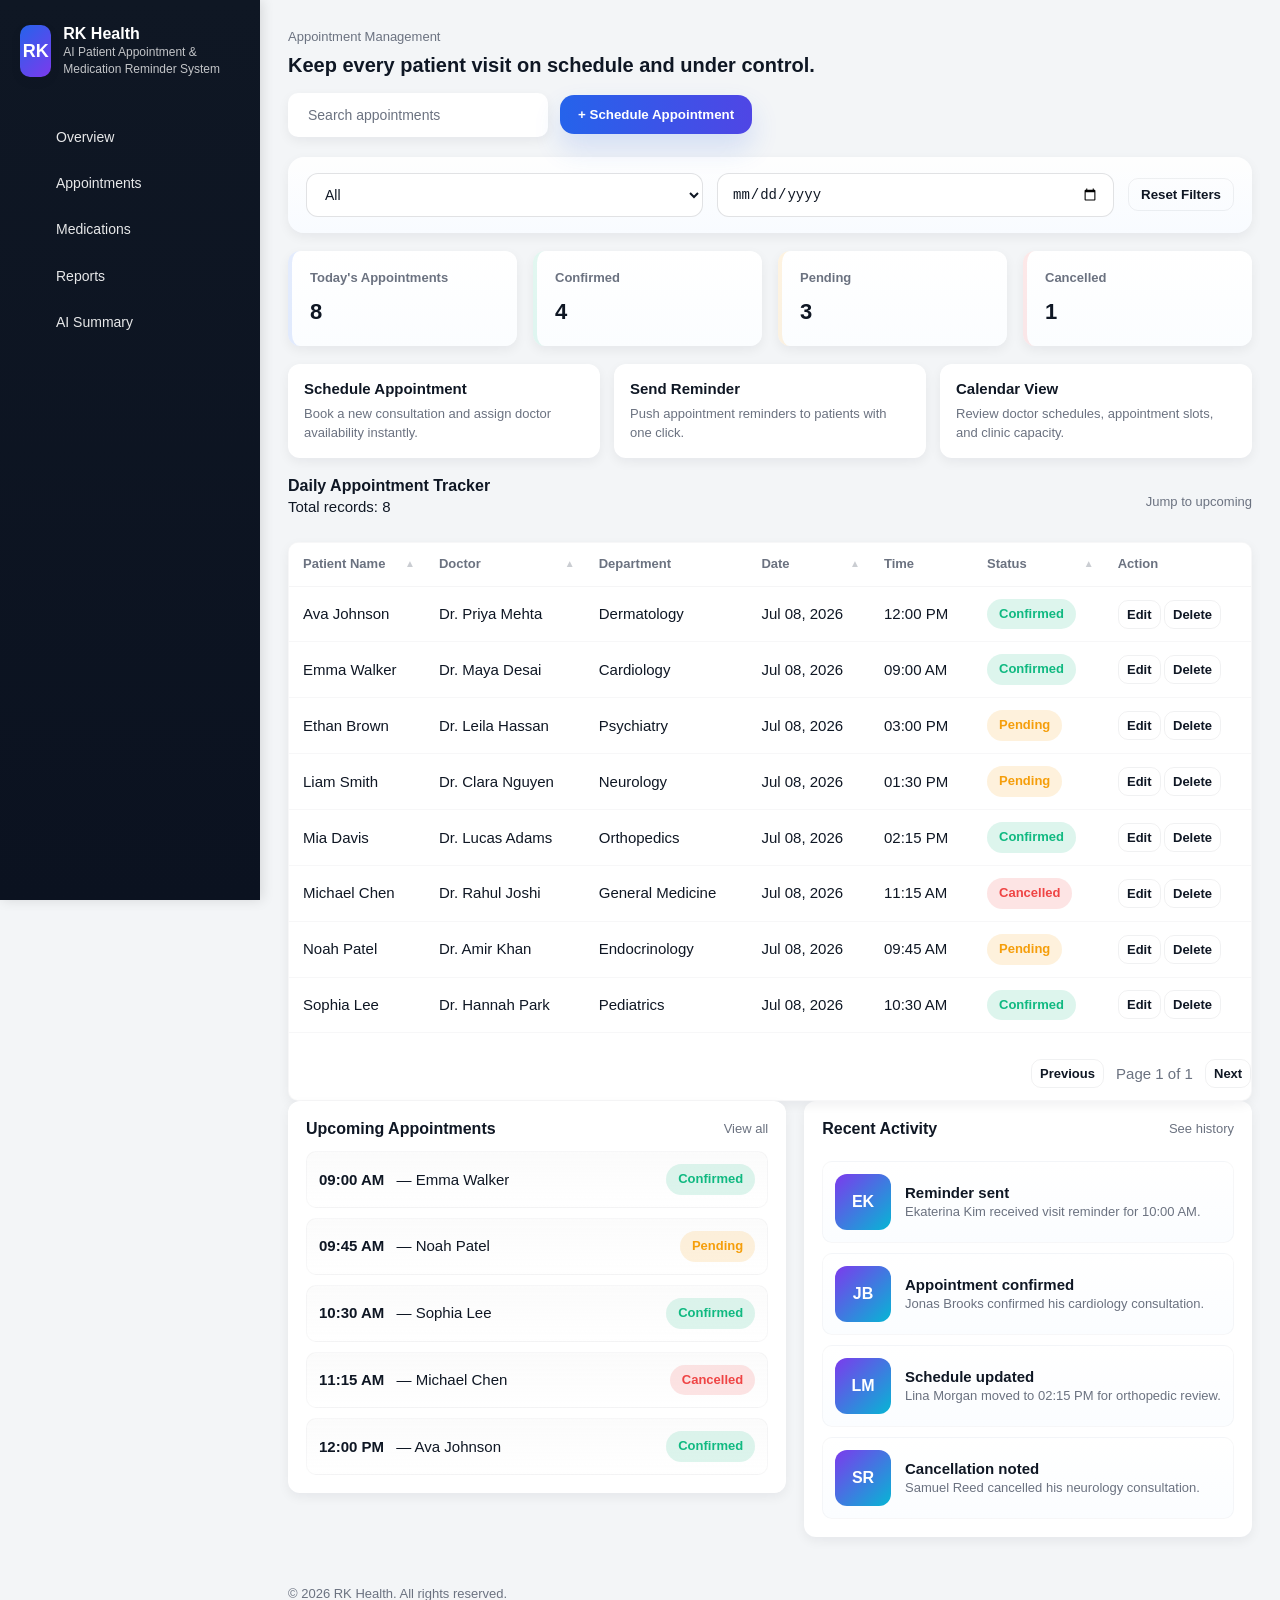
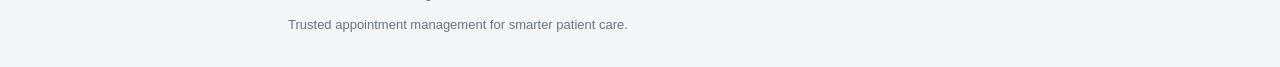
==== commit 1d0948de: "Updated sidebar navigation across all pages" ====
--- a/appointment.html
+++ b/appointment.html
@@ -20,14 +20,14 @@
                 </div>
             </div>
             <nav>
-                <ul class="nav-links">
-                    <li><a href="index.html" class="nav-link">Overview</a></li>
-                    <li><a href="appointment.html" class="nav-link active">Appointments</a></li>
-                    <li><a href="medication.html" class="nav-link">Medications</a></li>
-                    <li><a href="report.html" class="nav-link">Reports</a></li>
-                    <li><a href="summary.html" class="nav-link">AI Summary</a></li>
-                </ul>
-            </nav>
+    <ul class="nav-links">
+        <li><a href="index.html" class="nav-link">Overview</a></li>
+        <li><a href="appointment.html" class="nav-link">Appointments</a></li>
+        <li><a href="medication.html" class="nav-link">Medications</a></li>
+        <li><a href="report.html" class="nav-link">Reports</a></li>
+        <li><a href="summary.html" class="nav-link">AI Summary</a></li>
+    </ul>
+</nav>
         </aside>
 
         <main>
@@ -348,6 +348,7 @@
 
     <div id="toast" class="toast hidden" role="status" aria-live="polite"></div>
 
+    <script src="js/config.js"></script>
     <script src="js/appointment.js"></script>
 </body>
 
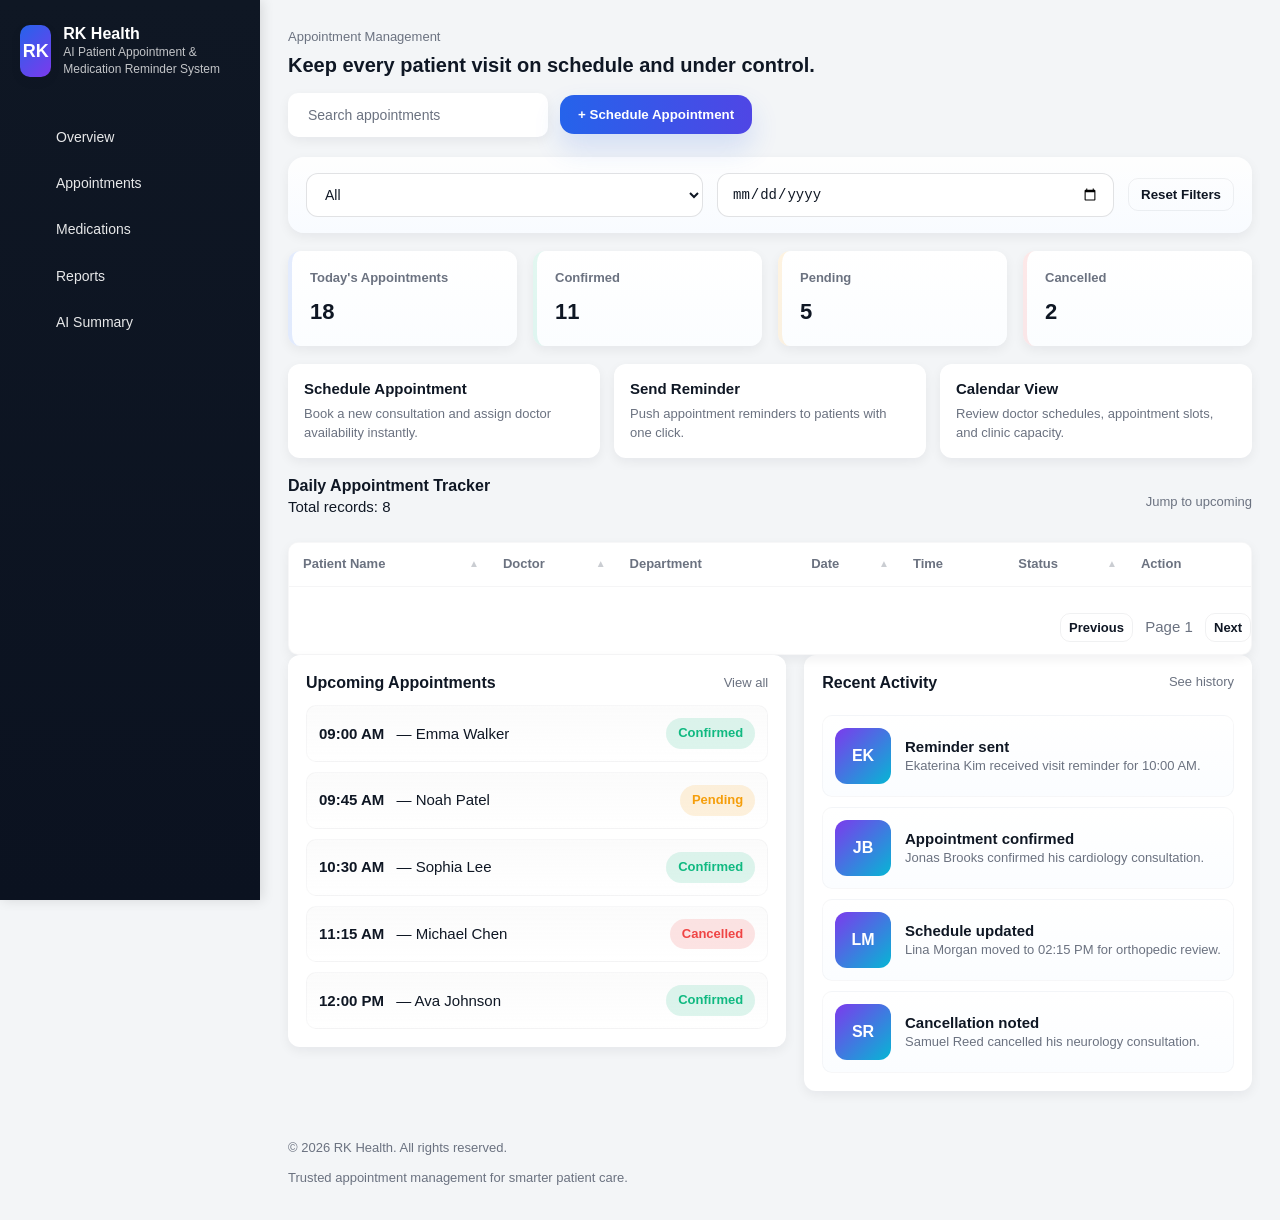
==== commit 50442232: "Removed dummy appointment data" ====
--- a/appointment.html
+++ b/appointment.html
@@ -118,78 +118,7 @@
                         </tr>
                     </thead>
                     <tbody>
-                        <tr>
-                            <td>Emma Walker</td>
-                            <td>Dr. Maya Desai</td>
-                            <td>Cardiology</td>
-                            <td>Jul 08, 2026</td>
-                            <td>09:00 AM</td>
-                            <td><span class="patient-status" aria-label="Confirmed">Confirmed</span></td>
-                            <td><button type="button" class="btn btn-outline small edit-appointment-btn" data-id="0">Edit</button></td>
-                        </tr>
-                        <tr>
-                            <td>Noah Patel</td>
-                            <td>Dr. Amir Khan</td>
-                            <td>Endocrinology</td>
-                            <td>Jul 08, 2026</td>
-                            <td>09:45 AM</td>
-                            <td><span class="patient-status" aria-label="Pending">Pending</span></td>
-                            <td><button type="button" class="btn btn-outline small edit-appointment-btn" data-id="1">Edit</button></td>
-                        </tr>
-                        <tr>
-                            <td>Sophia Lee</td>
-                            <td>Dr. Hannah Park</td>
-                            <td>Pediatrics</td>
-                            <td>Jul 08, 2026</td>
-                            <td>10:30 AM</td>
-                            <td><span class="patient-status" aria-label="Confirmed">Confirmed</span></td>
-                            <td><button type="button" class="btn btn-outline small edit-appointment-btn" data-id="2">Edit</button></td>
-                        </tr>
-                        <tr>
-                            <td>Michael Chen</td>
-                            <td>Dr. Rahul Joshi</td>
-                            <td>General Medicine</td>
-                            <td>Jul 08, 2026</td>
-                            <td>11:15 AM</td>
-                            <td><span class="patient-status" aria-label="Cancelled">Cancelled</span></td>
-                            <td><button type="button" class="btn btn-outline small edit-appointment-btn" data-id="3">Edit</button></td>
-                        </tr>
-                        <tr>
-                            <td>Ava Johnson</td>
-                            <td>Dr. Priya Mehta</td>
-                            <td>Dermatology</td>
-                            <td>Jul 08, 2026</td>
-                            <td>12:00 PM</td>
-                            <td><span class="patient-status" aria-label="Confirmed">Confirmed</span></td>
-                            <td><button type="button" class="btn btn-outline small edit-appointment-btn" data-id="4">Edit</button></td>
-                        </tr>
-                        <tr>
-                            <td>Liam Smith</td>
-                            <td>Dr. Clara Nguyen</td>
-                            <td>Neurology</td>
-                            <td>Jul 08, 2026</td>
-                            <td>01:30 PM</td>
-                            <td><span class="patient-status" aria-label="Pending">Pending</span></td>
-                            <td><button type="button" class="btn btn-outline small edit-appointment-btn" data-id="5">Edit</button></td>
-                        </tr>
-                        <tr>
-                            <td>Mia Davis</td>
-                            <td>Dr. Lucas Adams</td>
-                            <td>Orthopedics</td>
-                            <td>Jul 08, 2026</td>
-                            <td>02:15 PM</td>
-                            <td><span class="patient-status" aria-label="Confirmed">Confirmed</span></td>
-                            <td><button type="button" class="btn btn-outline small edit-appointment-btn" data-id="6">Edit</button></td>
-                        </tr>
-                        <tr>
-                            <td>Ethan Brown</td>
-                            <td>Dr. Leila Hassan</td>
-                            <td>Psychiatry</td>
-                            <td>Jul 08, 2026</td>
-                            <td>03:00 PM</td>
-                            <td><span class="patient-status" aria-label="Pending">Pending</span></td>
-                            <td><button type="button" class="btn btn-outline small edit-appointment-btn" data-id="7">Edit</button></td>
-                        </tr>
+                        
                     </tbody>
                 </table>
                 <div id="no-results" class="table-empty hidden">No appointments found</div>
